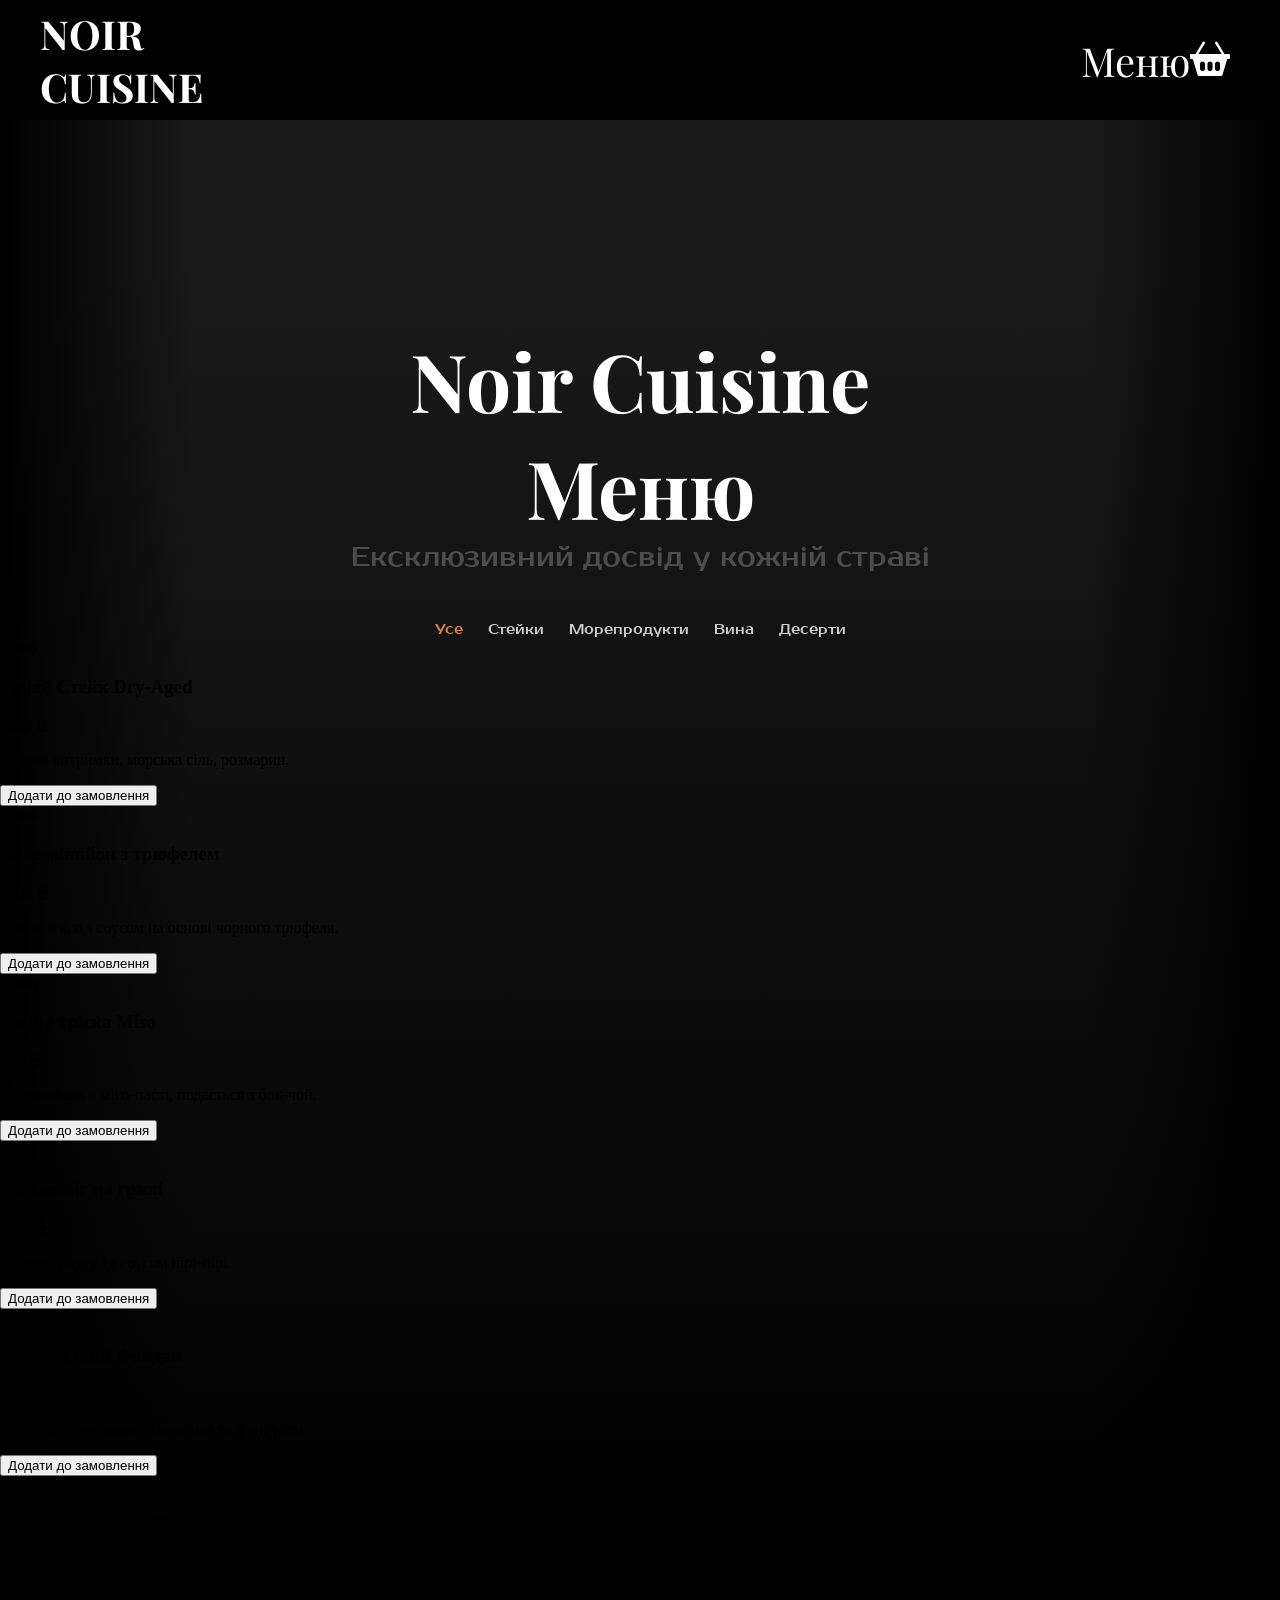
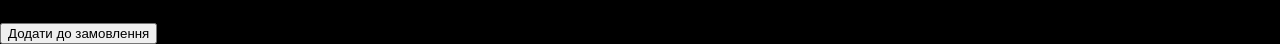
==== index.html @ c7e38ab7 "Add initial HTML, CSS, and JavaScript files for Noir Cuisine menu" ====
<!DOCTYPE html>
<html lang="UA">
<head>
    <meta charset="UTF-8">
    <meta name="viewport" content="width=device-width, initial-scale=1.0">
    <link rel="stylesheet" href="style.css">
    <link rel="stylesheet" href="https://cdn.jsdelivr.net/npm/bootstrap-icons@1.11.3/font/bootstrap-icons.min.css">
    <title>NOIR CUISINE Меню</title>
</head>
<body>
    <div class="header">
        <h1>NOIR CUISINE</h1>
        <p>Меню</p>
        <i class="bi bi-basket2-fill"></i>
    </div>
    <div class="content-on-main">
        <h1>Noir Cuisine Меню</h1>
        <p>Ексклюзивний досвід у кожній страві</p>
    </div>
    <div>
        <nav class="filter">
            <a href="#" class="active">Усе</a>
            <a href="#">Стейки</a>
            <a href="#">Морепродукти</a>
            <a href="#">Вина</a>
            <a href="#">Десерти</a>
        </nav>
    </div>
    <div class="card">
            <div class="photo-placeholder">Photo</div>
            <div class="card-info">
                <div class="row">
                    <h3>Рибай Стейк Dry-Aged</h3>
                    <span class="price">1250 ₴</span>
                </div>
                <p class="description">45 днів витримки, морська сіль, розмарин.</p>
                <button class="add-btn">Додати до замовлення</button>
            </div>
        </div>

        <div class="card">
            <div class="photo-placeholder">Photo</div>
            <div class="card-info">
                <div class="row">
                    <h3>Філе-міньйон з трюфелем</h3>
                    <span class="price">1400 ₴</span>
                </div>
                <p class="description">Ніжне м'ясо з соусом на основі чорного трюфеля.</p>
                <button class="add-btn">Додати до замовлення</button>
            </div>
        </div>

        <div class="card">
            <div class="photo-placeholder">Photo</div>
            <div class="card-info">
                <div class="row">
                    <h3>Чорна тріска Miso</h3>
                    <span class="price">980 ₴</span>
                </div>
                <p class="description">Маринована в місо-пасті, подається з бок-чой.</p>
                <button class="add-btn">Додати до замовлення</button>
            </div>
        </div>

        <div class="card">
            <div class="photo-placeholder">Photo</div>
            <div class="card-info">
                <div class="row">
                    <h3>Восьминіг на грилі</h3>
                    <span class="price">1150 ₴</span>
                </div>
                <p class="description">З пюре із нуту та соусом пірі-пірі.</p>
                <button class="add-btn">Додати до замовлення</button>
            </div>
        </div>

        <div class="card">
            <div class="photo-placeholder">Photo</div>
            <div class="card-info">
                <div class="row">
                    <h3>Шоколадний Фондан</h3>
                    <span class="price">320 ₴</span>
                </div>
                <p class="description">З кулькою ванільного морозива та фундуком.</p>
                <button class="add-btn">Додати до замовлення</button>
            </div>
        </div>

        <div class="card">
            <div class="photo-placeholder">Photo</div>
            <div class="card-info">
                <div class="row">
                    <h3>Chateau Margaux 2015</h3>
                    <span class="price">8500 ₴</span>
                </div>
                <p class="description">Класика Бордо для справжніх поціновувачів.</p>
                <button class="add-btn">Додати до замовлення</button>
            </div>
        </div>
</body>
</html>
---- style.css ----
@import url('https://fonts.googleapis.com/css2?family=Playfair+Display:ital,wght@0,400..900;1,400..900&family=Prosto+One&display=swap');
@import url('https://fonts.googleapis.com/css2?family=Playfair+Display:ital,wght@0,400..900;1,400..900&display=swap');
.header{
    width: 100%;
    color: white;
    background-color: black;
    height: 120px;
    display: flex;
    align-items: center;
    justify-content: space-between;
}
.header p{
    margin: 0;
    padding: 0;
    font-size: 40px;
    padding-left: 800px;
    font-family: 'Playfair Display', serif;

}
.header h1{
    margin: 0;
    font-family: 'Playfair Display', serif;
    padding: 0;
    font-size: 40px;
    padding-left: 40px;
}
body{
    background: 
    linear-gradient(to bottom, transparent 15%, #000000 95%),
    linear-gradient(to right, #000000 0%, #1a1a1a 15%, #1a1a1a 85%, #000000 100%);
    background-color: #000000; 
    min-height: 100vh;
    margin: 0;
}
.bi.bi-basket2-fill{
    padding-right: 50px;
    font-size: 40px;
}
.content-on-main{
    position: absolute;
    top: 50%;
    left: 50%;
    transform: translate(-50%, -50%);
    color: white;
    text-align: center;
}
.content-on-main h1{
    font-size: 80px;
    margin: 0;
    padding: 0;
    font-family: 'Playfair Display', serif;
}
.content-on-main p{
    font-size: 27px;
    margin: 0;
    padding: 0;
    color: rgb(77, 75, 75);
    font-family: 'Prosto One', cursive;
}
.filter {
    display: flex;
    gap: 25px;
    justify-content: center;
    padding-top: 500px;
}

.filter a {
    text-decoration: none;
    color: #ccc;
    font-family: 'Prosto One', cursive;
    font-size: 0.9rem;
    transition: color 0.3s;
}

.filter a.active, .filter a:hover {
    color: #d48344; 
}
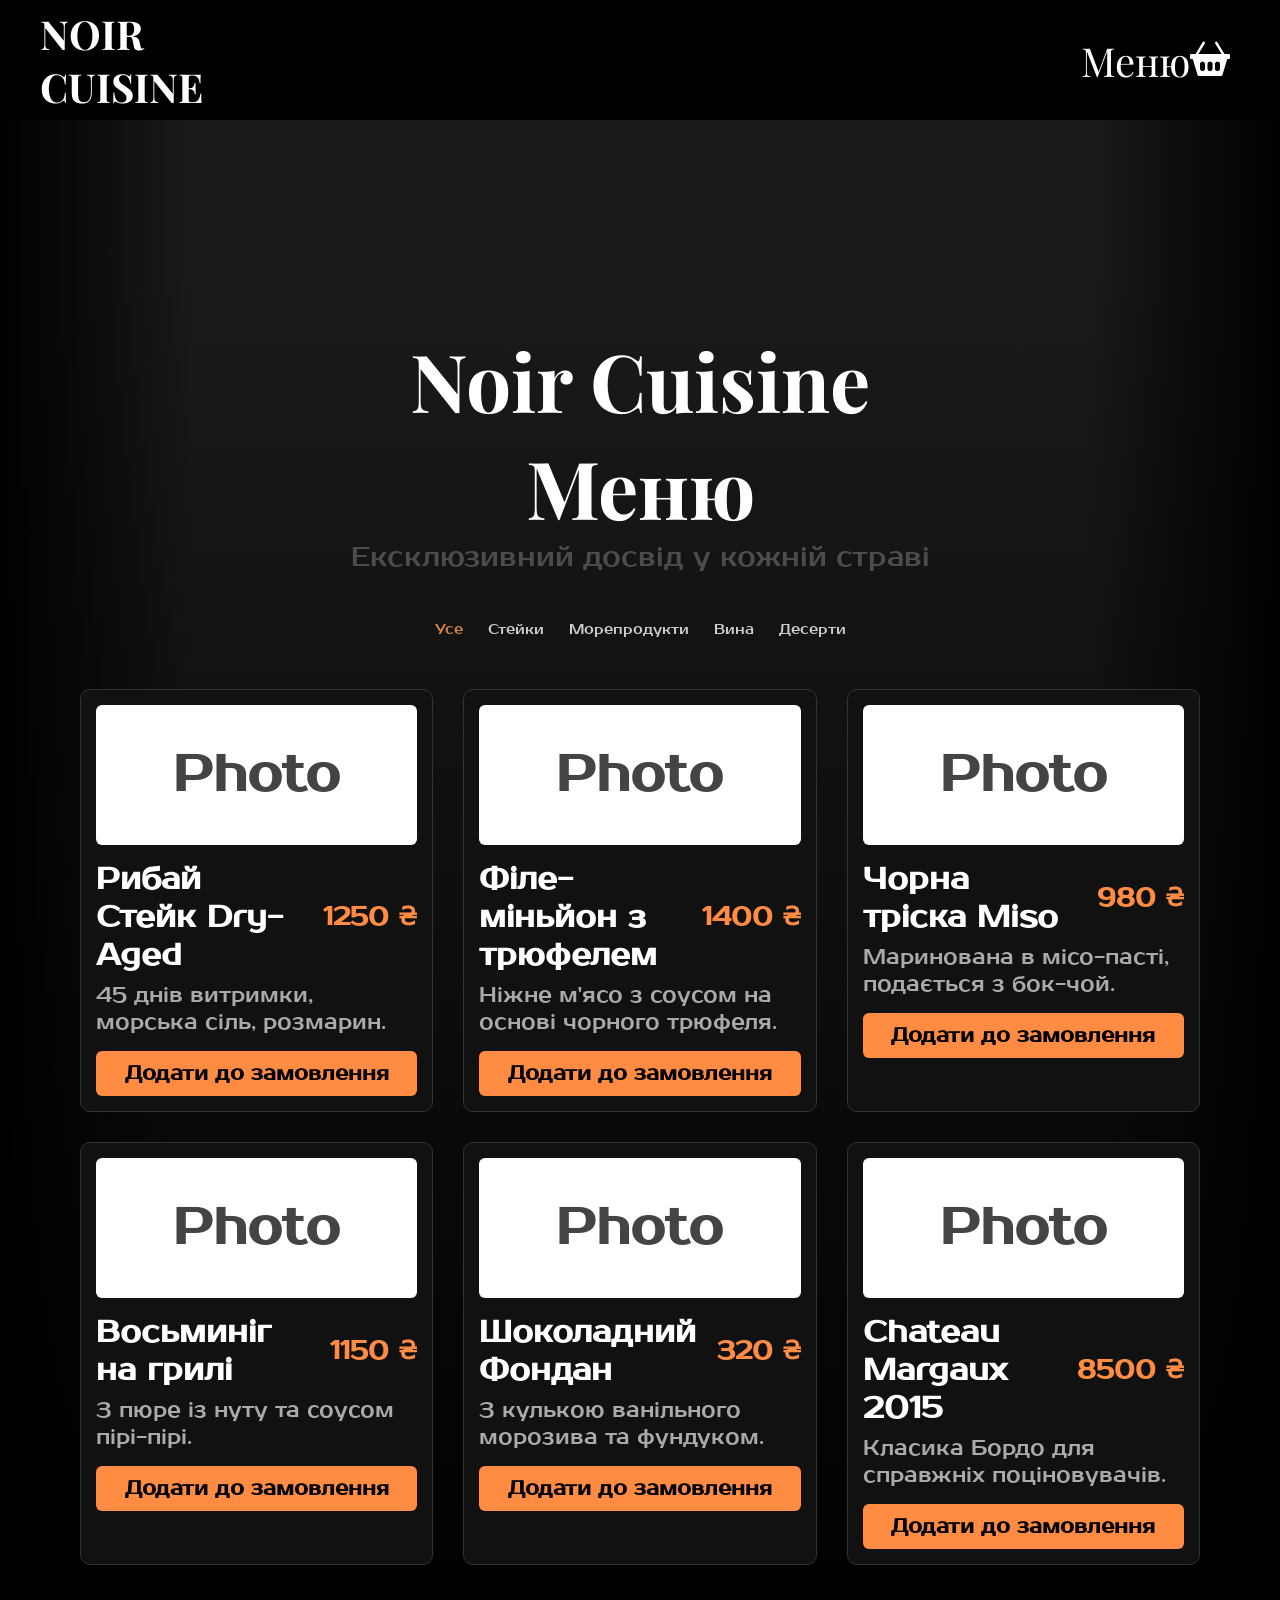
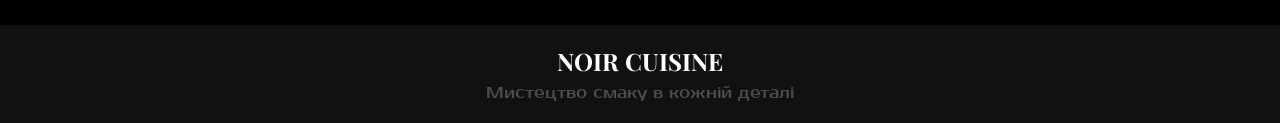
==== commit 3e9d6032: "Головна сторінка" ====
--- a/index.html
+++ b/index.html
@@ -26,7 +26,8 @@
             <a href="#">Десерти</a>
         </nav>
     </div>
-    <div class="card">
+    <div class="cards-container">
+        <div class="card">
             <div class="photo-placeholder">Photo</div>
             <div class="card-info">
                 <div class="row">
@@ -97,5 +98,12 @@
                 <button class="add-btn">Додати до замовлення</button>
             </div>
         </div>
+    </div>
+    <footer class="footer">
+        <div class="footer-content">
+            <h2 class="footer-title">NOIR CUISINE</h2>
+            <p class="footer-description">Мистецтво смаку в кожній деталі</p>
+        </div>
+    </footer>
 </body>
 </html>
--- a/style.css
+++ b/style.css
@@ -75,3 +75,107 @@
 .filter a.active, .filter a:hover {
     color: #d48344; 
 }
+.cards-container{
+    display:grid;
+    grid-template-columns:repeat(3,1fr);
+    gap:30px;
+    padding:50px 80px 60px;
+}
+
+.card{
+    border:1px solid #333;
+    border-radius:10px;
+    padding:15px;
+    background:#111;
+    transition:0.3s;
+}
+
+.card:hover{
+    transform:translateY(-5px);
+    border-color:#ff8c42;
+}
+
+.photo-placeholder{
+    width:100%;
+    height:140px;
+    background:#ffffff;
+    font-family: prosto one, cursive;
+    font-size: 50px;
+    font-weight: bolder;
+    color:#444;
+    display:flex;
+    align-items:center;
+    justify-content:center;
+    border-radius:6px;
+    margin-bottom:15px;
+}
+
+.row{
+    display:flex;
+    justify-content:space-between;
+    align-items:center;
+    margin-bottom:8px;
+}
+
+.row h3{
+    font-family: 'Prosto One', cursive;
+    font-weight: bolder;
+    font-size: 30px;
+    color: white;
+    margin-bottom: 0;
+    margin-right: 15px;
+    margin-top: 0;
+}
+
+.price{
+    color:#ff8c42;
+    font-weight:bold;
+    font-family: 'Prosto One', cursive;
+    font-size: 25px;
+    white-space: nowrap;
+}
+
+.description{
+    font-size:21px;
+    font-family: 'Prosto One', cursive;
+    color:#aaa;
+    margin-top: 0;
+    margin-bottom:15px;
+}
+
+.add-btn{
+    width:100%;
+    font-family: prosto one, cursive;
+    font-weight: bolder;
+    padding:10px;
+    font-size: 14px;
+    border:none;
+    border-radius:6px;
+    background:#ff8c42;
+    color:rgb(0, 0, 0);
+    font-size:20px;
+    cursor:pointer;
+    transition:0.3s;
+}
+
+.add-btn:hover{
+    background:#ff7a20;
+}
+.footer{
+    background-color: #111;
+    color: #fff;
+    text-align: center;
+    padding: 20px 0;
+}
+.footer-title{
+    font-family: 'Playfair Display', serif;
+    font-size: 24px;
+    font-weight: 86px;
+    margin: 0;
+}
+.footer-description{
+    font-family: 'Prosto One', cursive;
+    font-size: 16px;
+    color: rgb(77, 75, 75);
+    margin: 5px 0 0;
+}
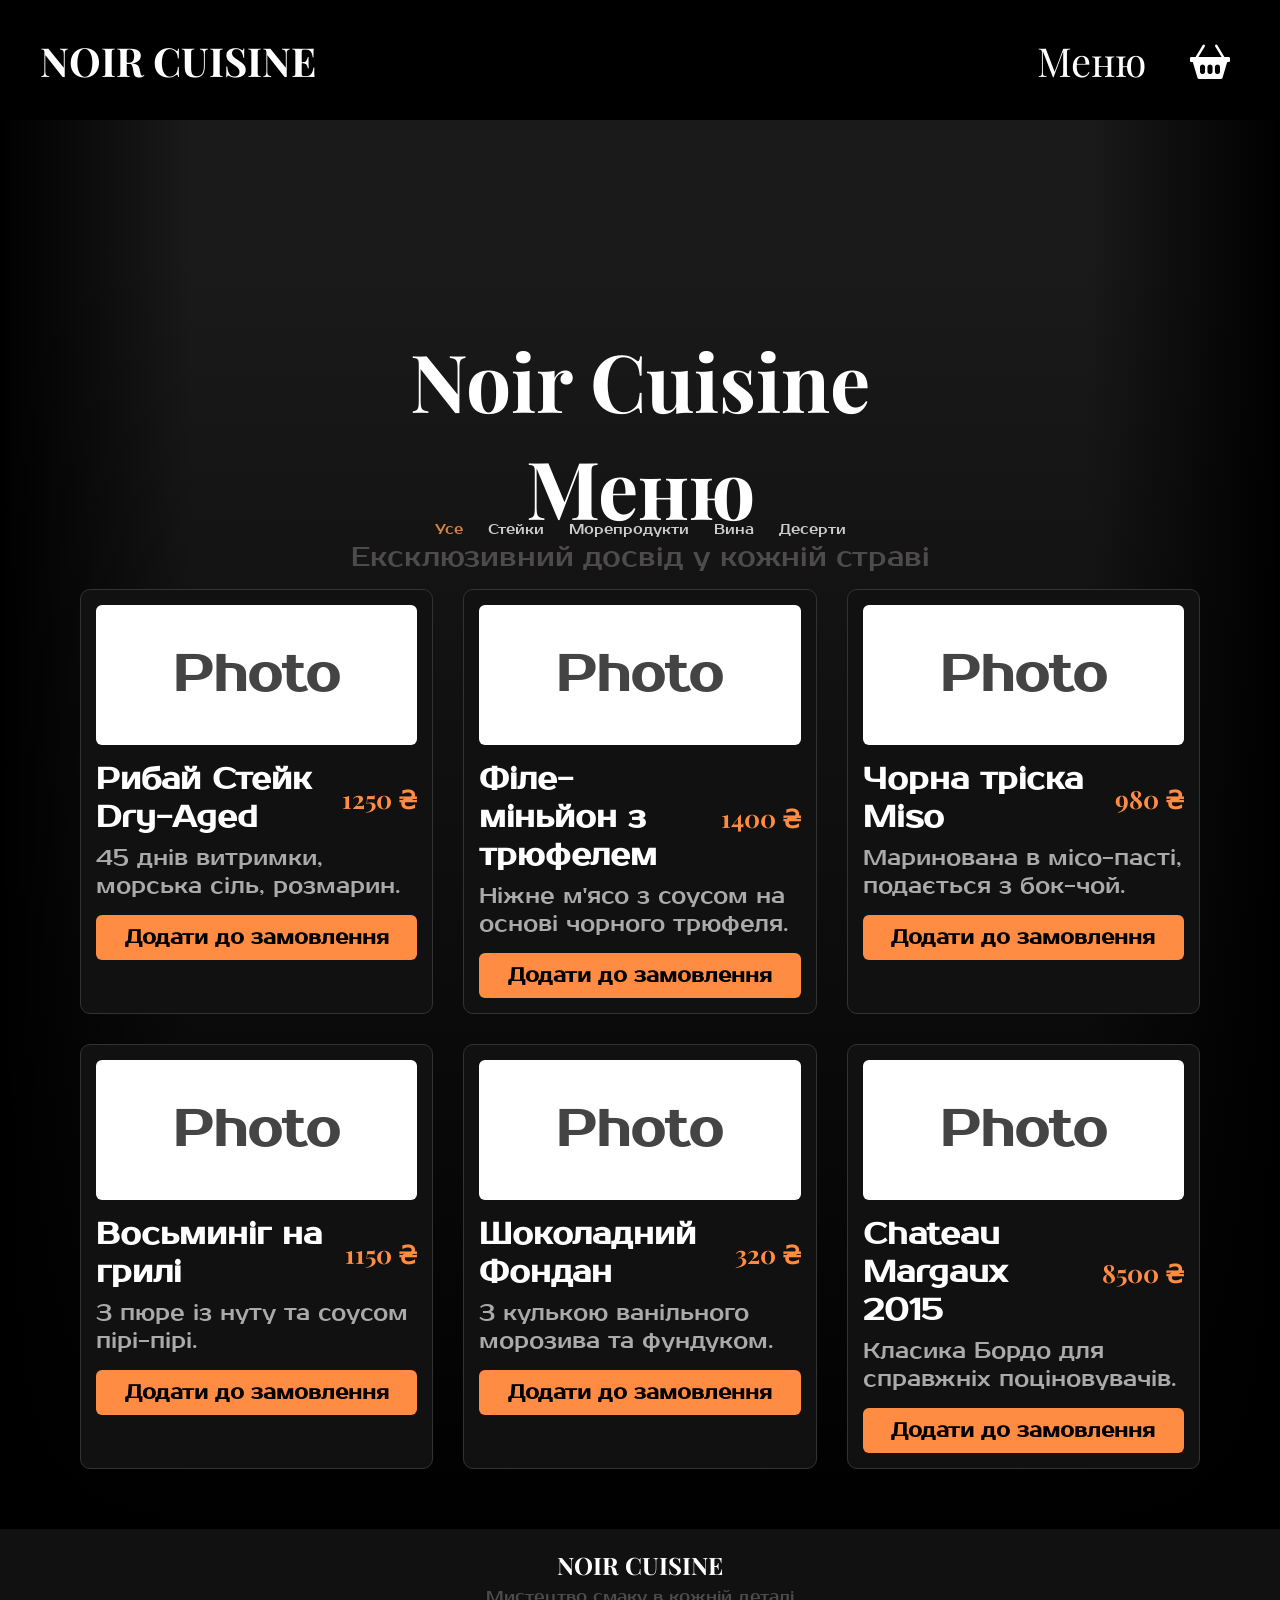
==== commit ca30ee31: "Усе інше з HTML" ====
--- a/index.html
+++ b/index.html
@@ -10,8 +10,10 @@
 <body>
     <div class="header">
         <h1>NOIR CUISINE</h1>
-        <p>Меню</p>
-        <i class="bi bi-basket2-fill"></i>
+        <div>
+            <a href="index.html">Меню</a>
+            <a href="basket.html"><i class="bi bi-basket2-fill"></i></a>
+        </div>
     </div>
     <div class="content-on-main">
         <h1>Noir Cuisine Меню</h1>
--- a/style.css
+++ b/style.css
@@ -9,15 +9,24 @@
     align-items: center;
     justify-content: space-between;
 }
-.header p{
-    margin: 0;
-    padding: 0;
-    font-size: 40px;
-    padding-left: 800px;
+.header a{
+    margin: 0;
+    text-decoration: none;
+    color: #ffffff;
+    padding: 0;
+    font-size: 40px;
+    margin-left: 800px;
     font-family: 'Playfair Display', serif;
 
 }
 .header h1{
+    margin: 0;
+    font-family: 'Playfair Display', serif;
+    padding: 0;
+    font-size: 40px;
+    padding-left: 40px;
+}
+.header a{
     margin: 0;
     font-family: 'Playfair Display', serif;
     padding: 0;
@@ -31,10 +40,13 @@
     background-color: #000000; 
     min-height: 100vh;
     margin: 0;
+    display: flex;
+    flex-direction: column;
 }
 .bi.bi-basket2-fill{
     padding-right: 50px;
     font-size: 40px;
+    color: white;
 }
 .content-on-main{
     position: absolute;
@@ -61,7 +73,7 @@
     display: flex;
     gap: 25px;
     justify-content: center;
-    padding-top: 500px;
+    padding-top: 400px;
 }
 
 .filter a {
@@ -136,7 +148,7 @@
 }
 
 .description{
-    font-size:21px;
+    font-size:22px;
     font-family: 'Prosto One', cursive;
     color:#aaa;
     margin-top: 0;
@@ -166,6 +178,7 @@
     color: #fff;
     text-align: center;
     padding: 20px 0;
+    margin-top: auto;
 }
 .footer-title{
     font-family: 'Playfair Display', serif;
@@ -178,4 +191,157 @@
     font-size: 16px;
     color: rgb(77, 75, 75);
     margin: 5px 0 0;
-}+}
+.content-on-basket{
+    position: absolute;
+    top: 50%;
+    width: 100%;
+    left: 50%;
+    transform: translate(-50%, -50%);
+    color: white;
+    text-align: center;
+}
+.content-on-basket h1{
+    font-size: 50px;
+    margin: 0;
+    padding: 0;
+    font-family: 'prosto one', serif;
+}
+.content-on-basket a{
+    font-size: 20px;
+    margin-top: 20px;
+    display: inline-block;
+    text-decoration: none;
+    color: #333;
+    margin-top: 0;
+    font-family: 'prosto one', serif;
+    transition: transform 0.3s ease, color 0.3s ease;
+}
+.content-on-basket a:hover {
+    transform: scale(1.2);
+    color: #5f5f5f;
+}
+.h1-on-last{
+    padding-top: 30px;
+    color: white;
+    text-align: center;
+    font-family: playfair display, serif;
+    font-weight: regular;
+    font-size: 40px;
+}
+.order-card {
+    background-color: #1a1a1a;
+    border: 1px solid #333;
+    border-radius: 15px;
+    padding: 25px;
+    margin-left: auto;
+    margin-right: auto;
+    width: 90%;
+    max-width: 700px;
+    text-align: center;
+    margin-bottom: 30px;
+}
+
+.tabs {
+    display: flex;
+    background-color: #000;
+    border-radius: 8px;
+    padding: 4px;
+    margin-bottom: 25px;
+}
+
+.tab {
+    flex: 1;
+    background: transparent;
+    border: none;
+    font-family: prosto one, cursive;
+    text-decoration: none;
+    color: white;
+    padding: 10px;
+    border-radius: 6px;
+    cursor: pointer;
+    font-weight: bold;
+    font-size: 0.8rem;
+}
+
+.tab.active {
+    background-color: #a66333;
+}
+
+.input-group {
+    text-align: left;
+    margin-bottom: 15px;
+}
+
+.input-group label {
+    display: block;
+    font-family: prosto one, cursive;
+    font-weight: bold;
+    font-size: 0.7rem;
+    color: #777;
+    margin-bottom: 5px;
+    margin-left: 5px;
+}
+
+input, select {
+    width: 100%;
+    background-color: #262626;
+    border: 1px solid #3d3d3d;
+    font-family: prosto one, cursive;
+    border-radius: 8px;
+    padding: 12px;
+    color: white;
+    box-sizing: border-box;
+}
+
+.total-section {
+    display: flex;
+    justify-content: space-between;
+    align-items: center;
+    color: white;
+    font-family: prosto one, cursive;
+    margin: 25px 0;
+    font-size: 1.2rem;
+    border-top: 1px solid #333;
+    padding-top: 20px;
+}
+
+.price {
+    font-weight: bold;
+    font-family: playfair display, serif;
+}
+
+.submit-btn {
+    width: 100%;
+    background-color: #a66333;
+    color: white;
+    border: none;
+    padding: 18px;
+    border-radius: 12px;
+    font-weight: bold;
+    font-size: 1rem;
+    cursor: pointer;
+    transition: background 0.3s;
+}
+
+.submit-btn:hover {
+    background-color: #8e522a;
+}
+.address.important {
+    color: #ff8c42;
+}
+.back-link {
+    display: inline-block;
+    margin-top: 20px; 
+    margin-bottom: 40px; 
+    text-decoration: none;
+    color: #666; 
+    font-family: 'Prosto One', cursive;
+    font-size: large;
+    transition: color 0.3s ease;
+    width: 100%; 
+    text-align: center;
+}
+.back-link:hover {
+    color: #ff8c42; 
+}
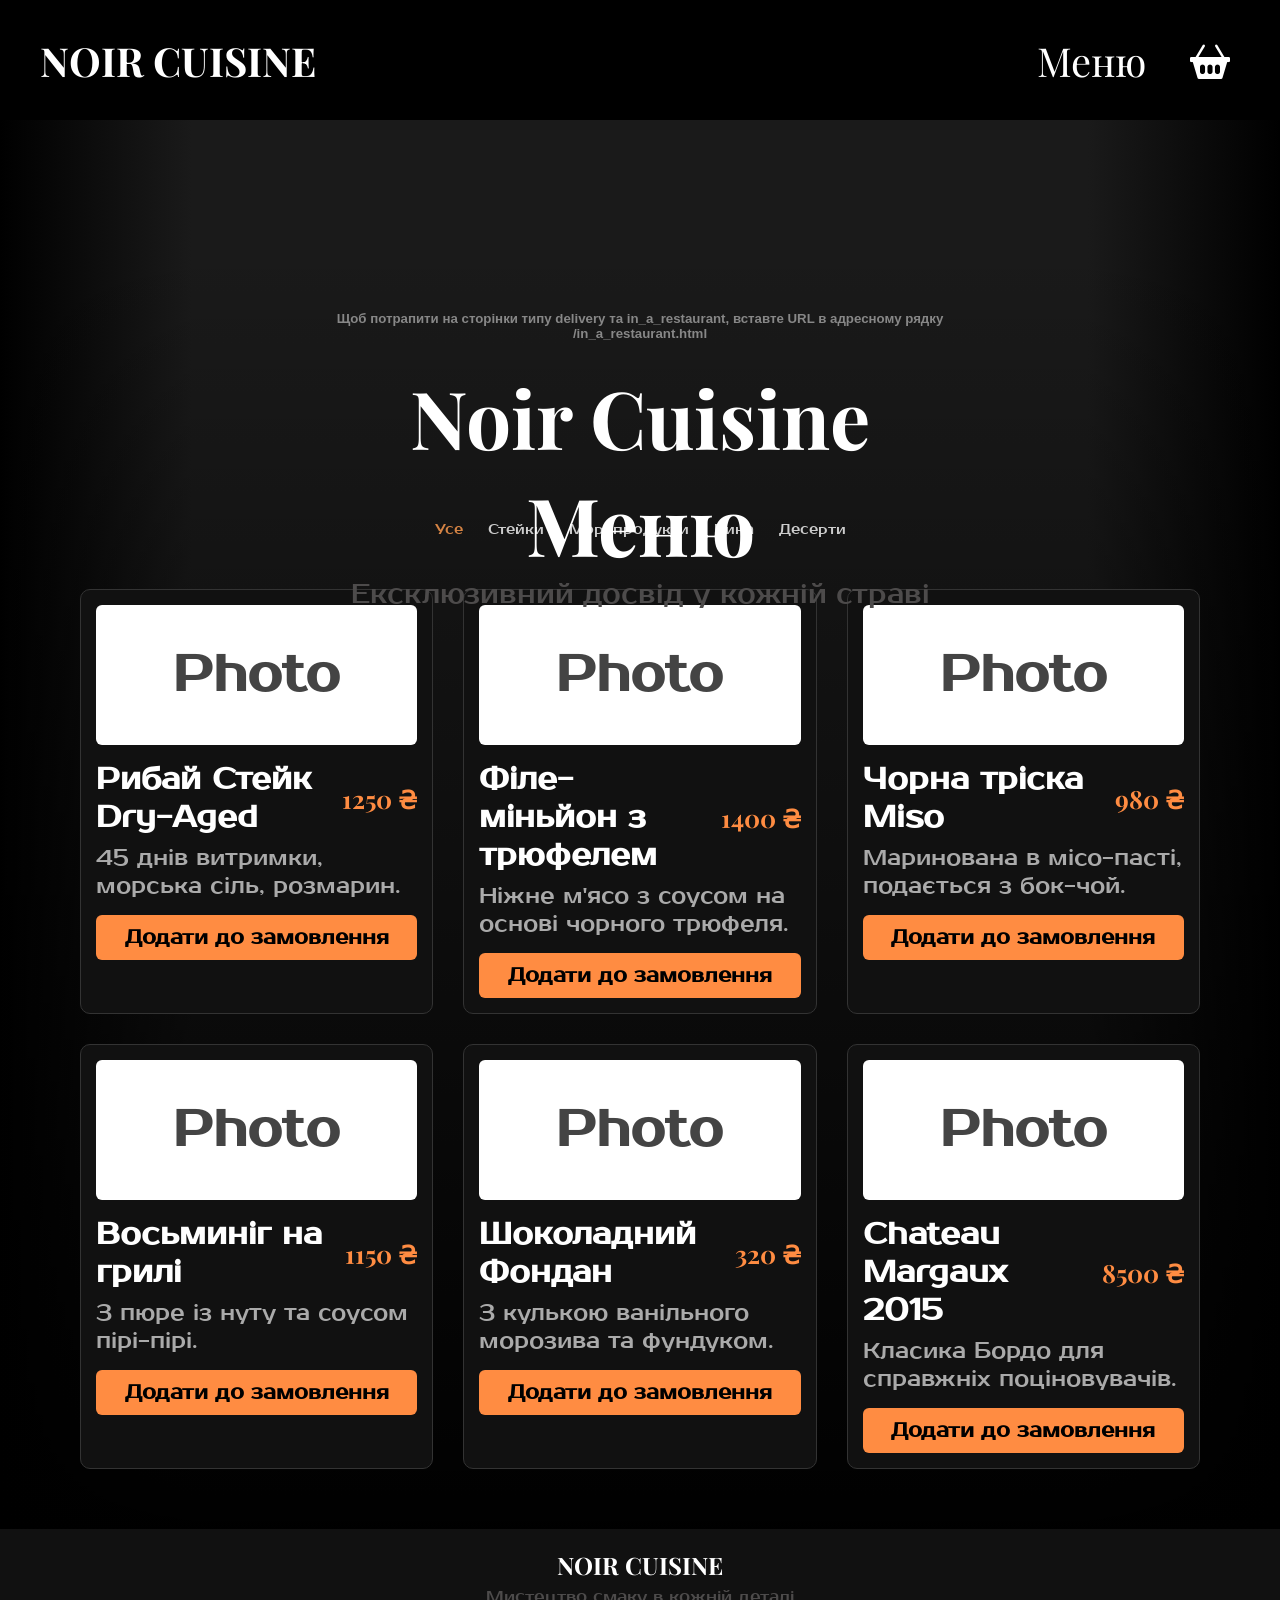
==== commit 0b147c01: "Додаткове повідомлення" ====
--- a/index.html
+++ b/index.html
@@ -16,6 +16,7 @@
         </div>
     </div>
     <div class="content-on-main">
+        <h5 style="font-family: 'Franklin Gothic Medium', 'Arial Narrow', Arial, sans-serif; color: rgb(135, 135, 135);">Щоб потрапити на сторінки типу delivery та in_a_restaurant, вставте URL в адресному рядку /in_a_restaurant.html</h5>
         <h1>Noir Cuisine Меню</h1>
         <p>Ексклюзивний досвід у кожній страві</p>
     </div>
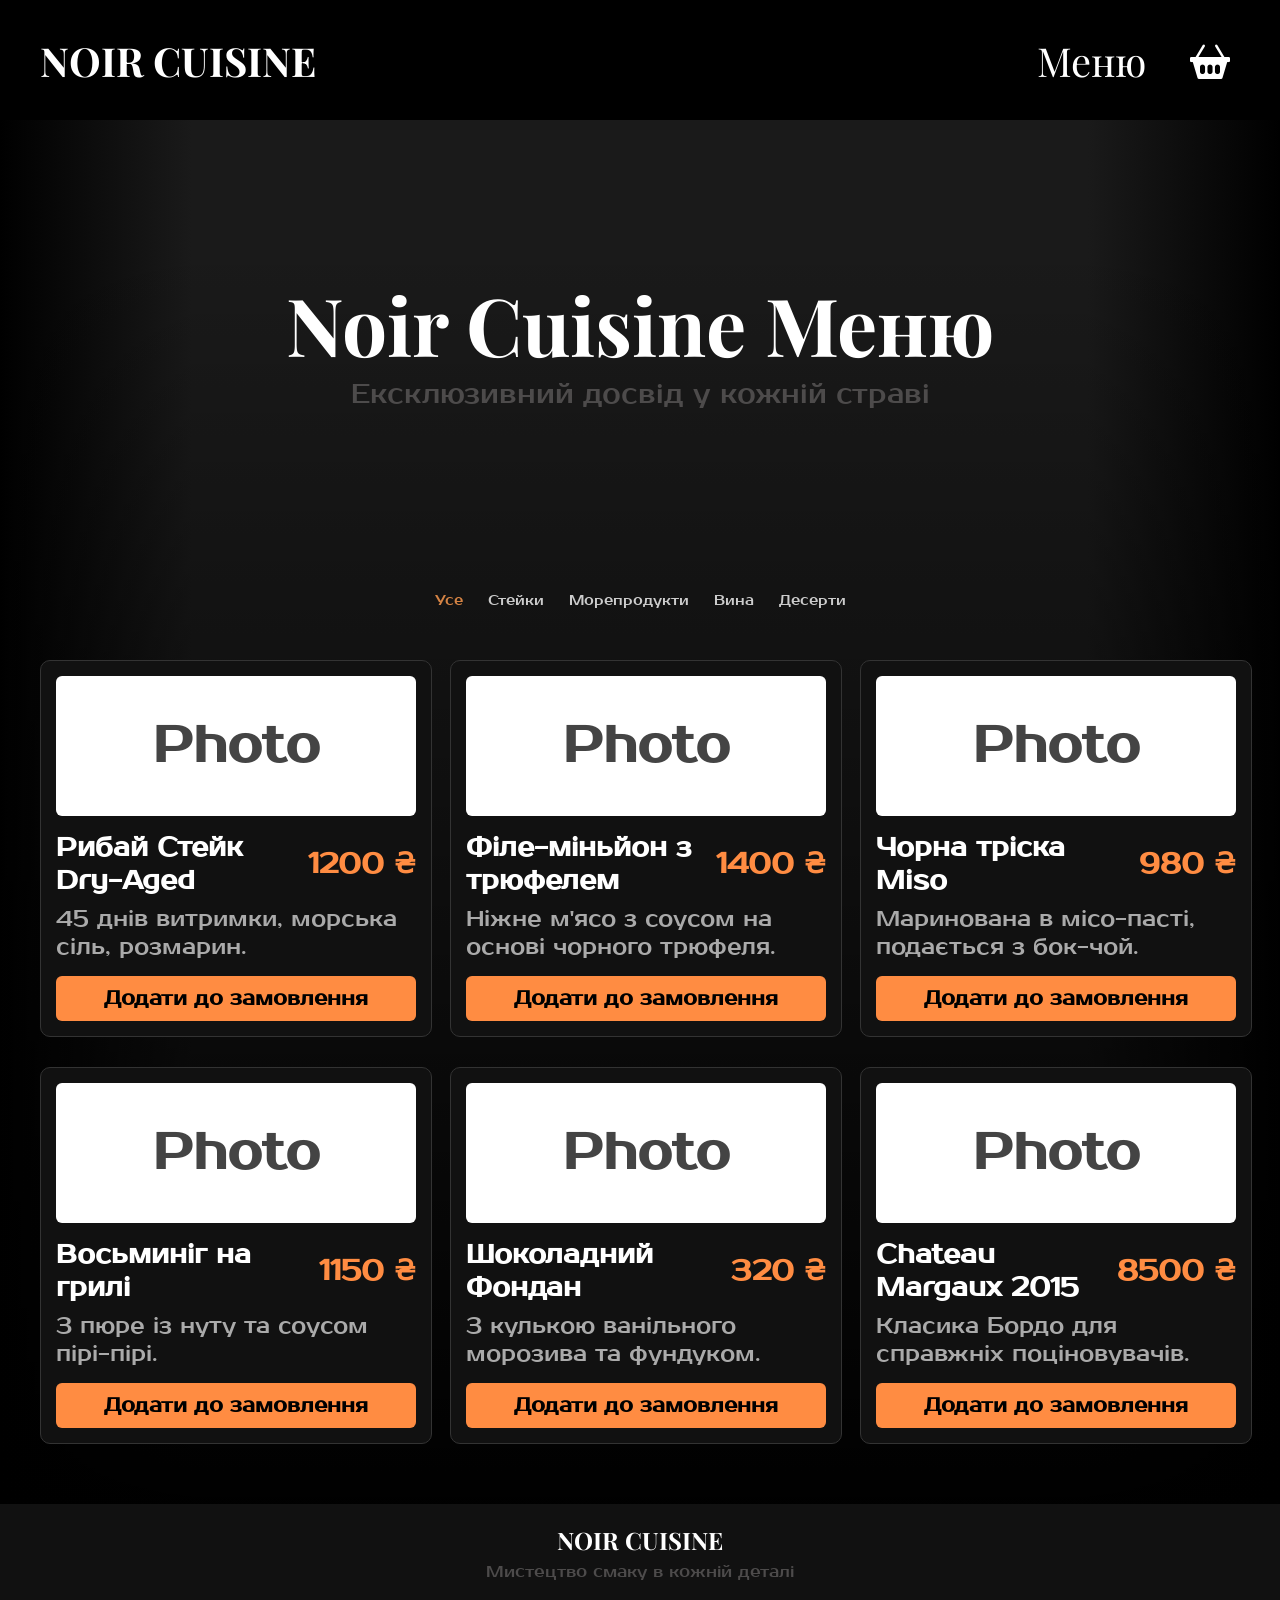
==== commit 5b9dc065: "Весь сайт - готовий" ====
--- a/index.html
+++ b/index.html
@@ -16,7 +16,6 @@
         </div>
     </div>
     <div class="content-on-main">
-        <h5 style="font-family: 'Franklin Gothic Medium', 'Arial Narrow', Arial, sans-serif; color: rgb(135, 135, 135);">Щоб потрапити на сторінки типу delivery та in_a_restaurant, вставте URL в адресному рядку /in_a_restaurant.html</h5>
         <h1>Noir Cuisine Меню</h1>
         <p>Ексклюзивний досвід у кожній страві</p>
     </div>
@@ -29,84 +28,14 @@
             <a href="#">Десерти</a>
         </nav>
     </div>
-    <div class="cards-container">
-        <div class="card">
-            <div class="photo-placeholder">Photo</div>
-            <div class="card-info">
-                <div class="row">
-                    <h3>Рибай Стейк Dry-Aged</h3>
-                    <span class="price">1250 ₴</span>
-                </div>
-                <p class="description">45 днів витримки, морська сіль, розмарин.</p>
-                <button class="add-btn">Додати до замовлення</button>
-            </div>
-        </div>
-
-        <div class="card">
-            <div class="photo-placeholder">Photo</div>
-            <div class="card-info">
-                <div class="row">
-                    <h3>Філе-міньйон з трюфелем</h3>
-                    <span class="price">1400 ₴</span>
-                </div>
-                <p class="description">Ніжне м'ясо з соусом на основі чорного трюфеля.</p>
-                <button class="add-btn">Додати до замовлення</button>
-            </div>
-        </div>
-
-        <div class="card">
-            <div class="photo-placeholder">Photo</div>
-            <div class="card-info">
-                <div class="row">
-                    <h3>Чорна тріска Miso</h3>
-                    <span class="price">980 ₴</span>
-                </div>
-                <p class="description">Маринована в місо-пасті, подається з бок-чой.</p>
-                <button class="add-btn">Додати до замовлення</button>
-            </div>
-        </div>
-
-        <div class="card">
-            <div class="photo-placeholder">Photo</div>
-            <div class="card-info">
-                <div class="row">
-                    <h3>Восьминіг на грилі</h3>
-                    <span class="price">1150 ₴</span>
-                </div>
-                <p class="description">З пюре із нуту та соусом пірі-пірі.</p>
-                <button class="add-btn">Додати до замовлення</button>
-            </div>
-        </div>
-
-        <div class="card">
-            <div class="photo-placeholder">Photo</div>
-            <div class="card-info">
-                <div class="row">
-                    <h3>Шоколадний Фондан</h3>
-                    <span class="price">320 ₴</span>
-                </div>
-                <p class="description">З кулькою ванільного морозива та фундуком.</p>
-                <button class="add-btn">Додати до замовлення</button>
-            </div>
-        </div>
-
-        <div class="card">
-            <div class="photo-placeholder">Photo</div>
-            <div class="card-info">
-                <div class="row">
-                    <h3>Chateau Margaux 2015</h3>
-                    <span class="price">8500 ₴</span>
-                </div>
-                <p class="description">Класика Бордо для справжніх поціновувачів.</p>
-                <button class="add-btn">Додати до замовлення</button>
-            </div>
-        </div>
-    </div>
+    <div class="cards-container" id="menu-grid"> </div>
     <footer class="footer">
         <div class="footer-content">
             <h2 class="footer-title">NOIR CUISINE</h2>
             <p class="footer-description">Мистецтво смаку в кожній деталі</p>
         </div>
     </footer>
+    <script src="cart.js"></script>
+    <script src="script.js"></script>
 </body>
 </html>
--- a/style.css
+++ b/style.css
@@ -7,6 +7,7 @@
     height: 120px;
     display: flex;
     align-items: center;
+    
     justify-content: space-between;
 }
 .header a{
@@ -49,10 +50,8 @@
     color: white;
 }
 .content-on-main{
-    position: absolute;
-    top: 50%;
-    left: 50%;
-    transform: translate(-50%, -50%);
+    position: relative;
+    top: 150px;
     color: white;
     text-align: center;
 }
@@ -73,7 +72,7 @@
     display: flex;
     gap: 25px;
     justify-content: center;
-    padding-top: 400px;
+    padding-top: 330px;
 }
 
 .filter a {
@@ -89,9 +88,11 @@
 }
 .cards-container{
     display:grid;
-    grid-template-columns:repeat(3,1fr);
+    grid-template-columns:repeat(3,minmax(250px, 1fr));
     gap:30px;
-    padding:50px 80px 60px;
+    padding:50px 20px 60px;
+    max-width: 1200px;
+    margin: 0 auto;
 }
 
 .card{
@@ -100,8 +101,62 @@
     padding:15px;
     background:#111;
     transition:0.3s;
-}
-
+    width: 100%;
+    max-width: 360px;
+    margin: 0 auto;
+}
+
+.cart-list {
+    margin: 0 auto;
+    width: 100%;
+}
+
+
+.btn-outline, .btn-primary {
+    max-width: 300px;
+    width: 100%;
+    margin: 0 auto;
+    display: block;
+}
+
+#toast-root {
+    position: fixed;
+    top: 20px;
+    left: 20px;
+    z-index: 9999;
+    display: flex;
+    flex-direction: column;
+    gap: 10px;
+}
+
+.toast-notification {
+    padding: 12px 16px;
+    background: rgba(44, 44, 44, 0.96);
+    color: #fff;
+    border: 1px solid rgba(255, 140, 66, 0.6);
+    border-radius: 12px;
+    box-shadow: 0 10px 30px rgba(0, 0, 0, 0.4);
+    font-family: 'Prosto One', cursive;
+    font-size: 15px;
+    opacity: 0;
+    transform: translateX(-12px);
+    transition: all .25s ease;
+    max-width: 280px;
+}
+
+.toast-notification.visible {
+    opacity: 1;
+    transform: translateX(0);
+}
+
+@media (max-width: 900px) {
+    .cards-container { grid-template-columns: repeat(2, 1fr); }
+}
+
+@media (max-width: 620px) {
+    .cards-container { grid-template-columns: repeat(1, 1fr); }
+    .cart-item { width: 90%; }
+}
 .card:hover{
     transform:translateY(-5px);
     border-color:#ff8c42;
@@ -132,7 +187,7 @@
 .row h3{
     font-family: 'Prosto One', cursive;
     font-weight: bolder;
-    font-size: 30px;
+    font-size: 26px;
     color: white;
     margin-bottom: 0;
     margin-right: 15px;
@@ -143,7 +198,7 @@
     color:#ff8c42;
     font-weight:bold;
     font-family: 'Prosto One', cursive;
-    font-size: 25px;
+    font-size: 28px;
     white-space: nowrap;
 }
 
@@ -294,42 +349,31 @@
     box-sizing: border-box;
 }
 
-.total-section {
-    display: flex;
-    justify-content: space-between;
+.confirm-btn {
+    display: flex;
+    background-color: #a66333;
+    color: white;
+    border: none;
+    margin: 20px 0 0 0;
     align-items: center;
-    color: white;
-    font-family: prosto one, cursive;
-    margin: 25px 0;
-    font-size: 1.2rem;
-    border-top: 1px solid #333;
-    padding-top: 20px;
-}
-
-.price {
-    font-weight: bold;
-    font-family: playfair display, serif;
-}
-
-.submit-btn {
-    width: 100%;
-    background-color: #a66333;
-    color: white;
-    border: none;
-    padding: 18px;
+    justify-content: center;
+    font-family: prosto one, cursive;
+    font-size: xx-large;
+    padding: 50px;
     border-radius: 12px;
     font-weight: bold;
-    font-size: 1rem;
     cursor: pointer;
     transition: background 0.3s;
 }
 
 .submit-btn:hover {
-    background-color: #8e522a;
-}
+    background: #8e522a;
+}
+
 .address.important {
     color: #ff8c42;
 }
+
 .back-link {
     display: inline-block;
     margin-top: 20px; 
@@ -342,6 +386,178 @@
     width: 100%; 
     text-align: center;
 }
+
 .back-link:hover {
     color: #ff8c42; 
 }
+
+.page-title {
+    text-align: center;
+    color: white;
+    font-family: prosto one, cursive;
+    font-size: 40px;
+    margin-top: 30px;
+}
+.cart-item {
+    width: 100%;
+    margin: 0 auto 15px;
+    display: flex;
+    justify-content: space-between;
+    align-items: center;
+    padding: 20px 40px 20px 40px;
+    border-bottom: 0.5px solid #333;
+    max-width: 760px;
+    padding: 15px;
+}
+
+.item-info { 
+    display: flex; 
+    align-items: center; 
+    gap: 20px; 
+}
+
+.item-img-placeholder {
+    width: 80px;
+    height: 80px;
+    background: #fff;
+    color: #000;
+    display: flex;
+    font-family: prosto one, cursive;
+    align-items: center;
+    justify-content: center;
+    border-radius: 8px;
+    font-weight: bold;
+    font-size: 12px;
+}
+
+.item-name { 
+    font-size: 18px; 
+    margin-bottom: 5px; 
+    font-family: 'Prosto One', cursive;
+    font-weight: 600;
+    color: white;
+}
+.item-price-unit { 
+    color: #ff8c42;
+    font-family: prosto one, cursive;
+    font-size: 14px; 
+}
+
+.item-controls { display: flex; align-items: center; gap: 40px; }
+
+.quantity-picker {
+    display: flex;
+    align-items: center;
+    background: #ffffff;
+    border-radius: 4px;
+    padding: 2px 8px;
+    font-family: prosto one, cursive;
+    gap: 15px;
+}
+.quantity-picker button {
+    background: none; 
+    border: none; 
+    font-family: prosto one, cursive;
+    color: rgb(0, 0, 0); 
+    cursor: pointer; 
+    font-size: 18px;
+}
+
+.item-total-price { 
+    width: 80px; 
+    text-align: right; 
+    font-weight: 600; 
+    font-family: prosto one, cursive;
+    color: #ff8c42;
+}
+
+.remove-btn { 
+    background: none; 
+    border: none; 
+    color: #555; 
+    cursor: pointer; 
+    font-size: 20px; 
+    transition: 0.3s; 
+    font-family: prosto one, cursive;
+}
+
+.remove-btn:hover { color: white; }
+
+.empty-msg {
+    text-align: center;
+    color: #8e5a34;
+    font-family: prosto one, cursive;
+
+}
+
+.total-section {
+    display: flex;
+    flex-wrap: wrap;
+    justify-content: space-between;
+    align-items: center;
+    gap: 12px;
+    margin-top: 20px;
+    border: 1px solid #555;
+    border-radius: 15px;
+    padding: 25px 40px;
+    background: #111;
+    max-width: 780px;
+    margin-left: auto;
+    margin-right: auto;
+}
+
+.total-section span {
+    font-size: 20px;
+    color: white;
+    font-family: prosto one, cursive;
+    font-weight: 600;
+    white-space: nowrap;
+}
+
+.total-amount { 
+    font-family: 'Playfair Display', serif; 
+    font-size: 32px;
+    color: #ff8c42;
+    font-weight: 900;
+    min-width: 130px;
+    text-align: right;
+}
+
+.cart-actions {
+    display: grid;
+    grid-template-columns: 1fr 1fr;
+    gap: 20px;
+    margin-top: 30px;
+    margin-bottom: 50px;
+}
+
+.btn-outline {
+    padding: 18px;
+    border-radius: 12px;
+    text-align: center;
+    text-decoration: none;
+    font-size: 18px;
+    color: white;
+    cursor: pointer;
+    font-weight: 600;
+    font-family: prosto one, cursive;
+    transition: 0.3s;
+}
+
+.btn-primary {
+    padding: 18px;
+    border: none;
+    color : white;
+    font-family: prosto one, cursive;
+    border-radius: 12px;
+    text-align: center;
+    text-decoration: none;
+    font-size: 18px;
+    background-color: #8e5a34;
+    cursor: pointer;
+    font-weight: 600;
+    transition: 0.3s;
+}
+
+.btn-primary:hover { background-color: #a66333; }
+.btn-outline:hover { background: white; color: black; }
